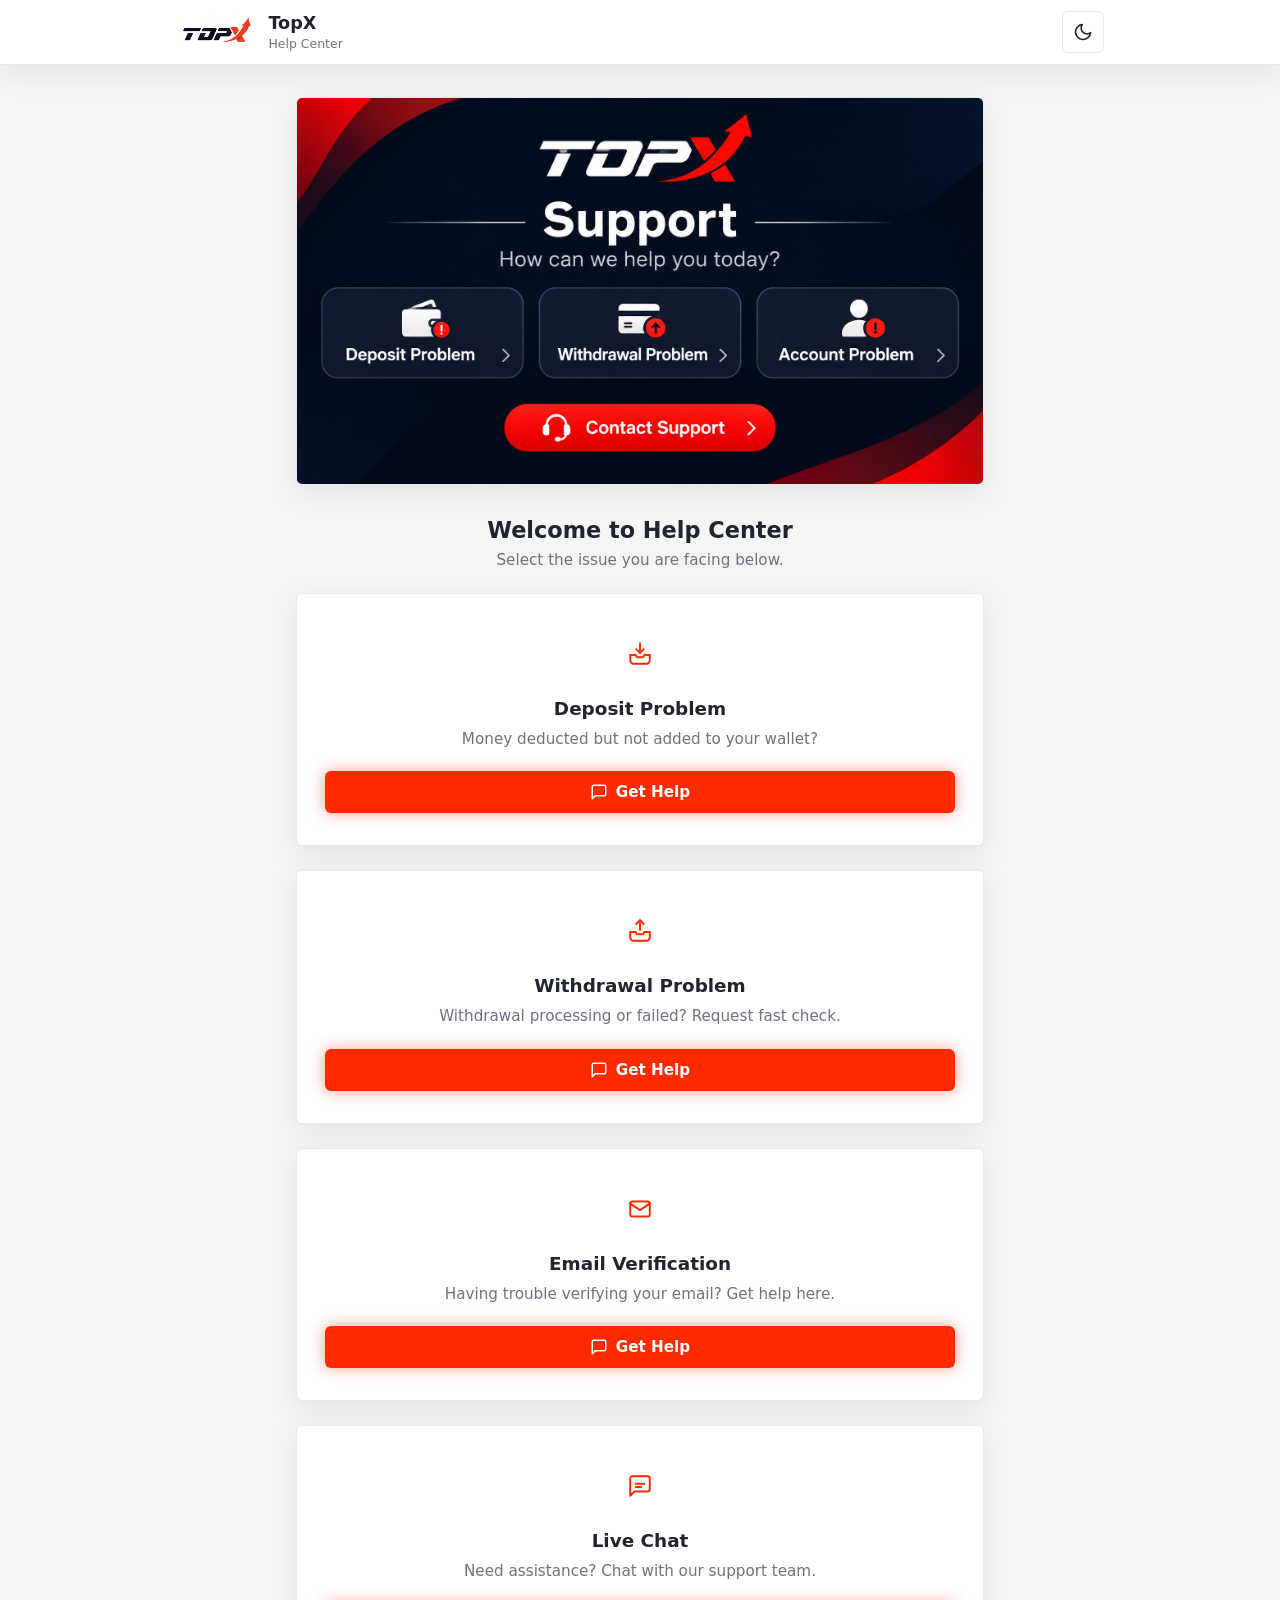
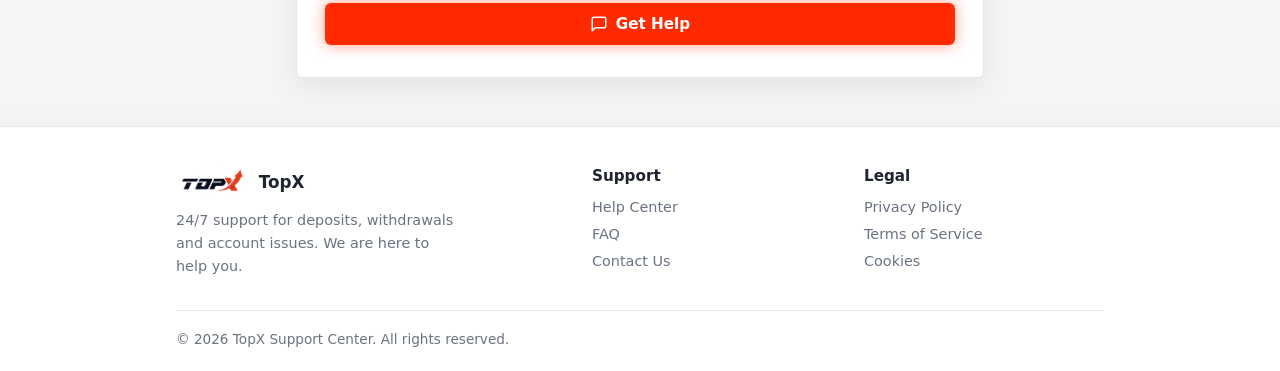
==== index.html @ 976fa47d "Add cookie policy page" ====
<!DOCTYPE html>
<html lang="en">
<head>
  <meta charset="UTF-8" />
  <meta name="viewport" content="width=device-width, initial-scale=1.0" />
  <title>TopX - Help Center</title>
  <style>
    /* ============================================================
       Design system: simple-ui (light + dark theme tokens)
       Components used: Navbar, Card + Button, Badge, Footer
       ============================================================ */
    :root {
      --bg: #f4f5f7;
      --card: #ffffff;
      --text: #1f2430;
      --muted: #6b7280;
      --border: #e5e7eb;
      --shadow: 0 8px 30px rgba(0, 0, 0, 0.08);
      --accent: #4f6bed;
      --accent-soft: rgba(79, 107, 237, 0.1);
    }

    [data-theme="dark"] {
      --bg: #0c111e;
      --card: #1c1f28;
      --text: #eceef3;
      --muted: #9aa1b2;
      --border: #2a2e3a;
      --shadow: 0 8px 30px rgba(0, 0, 0, 0.4);
      --accent: #7b92ff;
      --accent-soft: rgba(123, 146, 255, 0.12);
    }

    * { box-sizing: border-box; margin: 0; padding: 0; }

    body {
      min-height: 100vh;
      display: flex;
      flex-direction: column;
      background: var(--bg);
      color: var(--text);
      font-family: system-ui, -apple-system, "Segoe UI", Roboto, sans-serif;
      transition: background 0.3s, color 0.3s;
    }

    /* ---------- Navbar (simple-ui) ---------- */
    .navbar {
      position: sticky;
      top: 0;
      z-index: 10;
      background: var(--card);
      border-bottom: 1px solid var(--border);
      box-shadow: var(--shadow);
      transition: background 0.3s, border-color 0.3s;
    }

    .nav-inner {
      max-width: 960px;
      margin: 0 auto;
      height: 64px;
      padding: 0 16px;
      display: flex;
      align-items: center;
      justify-content: space-between;
      gap: 16px;
    }

    .logo {
      display: flex;
      align-items: center;
      gap: 10px;
      text-decoration: none;
      color: var(--text);
    }
    .logo img { height: 34px; width: auto; display: block; }
    .logo .brand-name { font-weight: 700; font-size: 1.1rem; }
    .logo .brand-sub { font-size: 0.78rem; color: var(--muted); font-weight: 500; }

    .nav-actions { display: flex; align-items: center; gap: 8px; }

    .icon-btn {
      width: 42px;
      height: 42px;
      border-radius: 6px;
      border: 1px solid var(--border);
      background: var(--card);
      color: var(--text);
      display: flex;
      align-items: center;
      justify-content: center;
      cursor: pointer;
      transition: transform 0.2s, background 0.3s;
    }
    .icon-btn:hover { transform: scale(1.08); }
    .icon-btn svg { width: 20px; height: 20px; }

    .theme-toggle .icon-sun { display: none; }
    [data-theme="dark"] .theme-toggle .icon-sun { display: block; }
    [data-theme="dark"] .theme-toggle .icon-moon { display: none; }

    /* ---------- Page layout ---------- */
    .page {
      width: 100%;
      max-width: 720px;
      margin: 0 auto;
      padding: 32px 16px 48px;
      flex: 1;
    }

    /* Banner inside a simple-ui card shell */
    .banner {
      background: var(--card);
      border: 1px solid var(--border);
      border-radius: 6px;
      box-shadow: var(--shadow);
      overflow: hidden;
      transition: background 0.3s, border-color 0.3s;
    }
    .banner img { width: 100%; height: auto; display: block; }

    /* ---------- Section title ---------- */
    .section-title { text-align: center; margin: 32px 0 24px; }
    .section-title h2 { font-size: 1.4rem; font-weight: 700; margin-bottom: 8px; }
    .section-title p { color: var(--muted); font-size: 0.95rem; }

    /* ---------- Cards (simple-ui card pattern) ---------- */
    .cards {
      display: flex;
      flex-direction: column;
      gap: 24px;
    }

    .card {
      width: 100%;
      background: var(--card);
      border: 1px solid var(--border);
      border-radius: 6px;
      box-shadow: var(--shadow);
      padding: 32px 28px;
      text-align: center;
      transition: background 0.3s, border-color 0.3s, transform 0.2s;
    }
    .card:hover { transform: translateY(-2px); }

    .badge {
      display: inline-block;
      padding: 6px 12px;
      border-radius: 6px;
      font-size: 0.8rem;
      font-weight: 600;
      margin-bottom: 16px;
    }
    .badge-primary { background: var(--accent); color: #fff; }
    .badge-outline { background: transparent; border: 1px solid var(--accent); color: var(--accent); }

    .icon-box {
      width: 56px;
      height: 56px;
      border-radius: 6px;
      background: transparent;
      color: #ff2a00;
      display: flex;
      align-items: center;
      justify-content: center;
      margin: 0 auto 16px;
      transition: background 0.3s, color 0.3s;
    }
    .icon-box svg { width: 26px; height: 26px; }

    .card h3 { font-size: 1.15rem; font-weight: 700; margin-bottom: 8px; }
    .card p { color: var(--muted); font-size: 0.95rem; line-height: 1.6; margin-bottom: 20px; }

    /* ---------- Buttons (simple-ui btn pattern) ---------- */
    .btn {
      width: 100%;
      padding: 12px 16px;
      font-size: 0.95rem;
      font-weight: 600;
      font-family: inherit;
      border: none;
      border-radius: 6px;
      cursor: pointer;
      display: inline-flex;
      align-items: center;
      justify-content: center;
      gap: 8px;
      text-decoration: none;
      transition: transform 0.15s, opacity 0.2s, color 0.2s, border-color 0.2s;
    }
    .btn:hover { opacity: 0.9; transform: translateY(-2px); }
    .btn:active { transform: translateY(0); }
    .btn svg { width: 18px; height: 18px; }

    .btn-primary {
      background: #ff2a00;
      color: #fff;
      box-shadow: 0 0 15px rgba(255, 42, 0, 0.45);
    }
    .btn-secondary {
      background: #1a1a20;
      color: #e4e4e9;
      border: 1px solid #32323d;
    }
    .btn-secondary:hover { opacity: 1; background: #23232b; }

    /* ---------- Footer (simple-ui footer pattern) ---------- */
    .footer {
      background: var(--card);
      border-top: 1px solid var(--border);
      box-shadow: var(--shadow);
      transition: background 0.3s, border-color 0.3s;
    }

    .footer-inner {
      max-width: 960px;
      margin: 0 auto;
      padding: 40px 16px 24px;
    }

    .footer-top {
      display: grid;
      grid-template-columns: 1.6fr 1fr 1fr;
      gap: 32px;
    }

    .f-logo { display: flex; align-items: center; gap: 10px; }
    .f-logo img { height: 30px; width: auto; display: block; }
    img.logo-dark { display: none; }
    [data-theme="dark"] img.logo-light { display: none; }
    [data-theme="dark"] img.logo-dark { display: block; }
    .f-logo span { font-weight: 700; font-size: 1.05rem; }

    .about { color: var(--muted); font-size: 0.9rem; line-height: 1.6; margin-top: 12px; max-width: 280px; }

    .col h4 { font-size: 0.95rem; margin-bottom: 12px; }
    .col ul { list-style: none; display: flex; flex-direction: column; gap: 8px; }
    .col a {
      color: var(--muted);
      text-decoration: none;
      font-size: 0.9rem;
      transition: color 0.2s;
    }
    .col a:hover { color: var(--accent); }

    .footer-bottom {
      margin-top: 32px;
      padding-top: 20px;
      border-top: 1px solid var(--border);
      display: flex;
      align-items: center;
      justify-content: space-between;
      gap: 16px;
      flex-wrap: wrap;
    }
    .copy { color: var(--muted); font-size: 0.85rem; }

    /* ---------- Mobile ---------- */
    @media (max-width: 680px) {
      .footer-top { grid-template-columns: 1fr 1fr; }
      .brand { grid-column: 1 / -1; }
      .footer-bottom { flex-direction: column; align-items: flex-start; }
      .logo .brand-sub { display: none; }
    }
  </style>
</head>
<body>

  <!-- NAVBAR -->
  <header class="navbar">
    <div class="nav-inner">
      <a href="#" class="logo">
        <img class="logo-light" src="logo/logo.png" alt="TopX Logo">
            <img class="logo-dark" src="logo/logo-dark.png" alt="TopX Logo">
        <span>
          <span class="brand-name">TopX</span><br>
          <span class="brand-sub">Help Center</span>
        </span>
      </a>

      <div class="nav-actions">
        <button class="icon-btn theme-toggle" id="themeToggle" aria-label="Toggle theme">
          <svg class="icon-moon" viewBox="0 0 24 24" fill="none" stroke="currentColor" stroke-width="2" stroke-linecap="round" stroke-linejoin="round" aria-hidden="true">
            <path d="M21 12.8A9 9 0 1 1 11.2 3a7 7 0 0 0 9.8 9.8z"/>
          </svg>
          <svg class="icon-sun" viewBox="0 0 24 24" fill="none" stroke="currentColor" stroke-width="2" stroke-linecap="round" stroke-linejoin="round" aria-hidden="true">
            <circle cx="12" cy="12" r="4"/>
            <path d="M12 2v2M12 20v2M4.93 4.93l1.41 1.41M17.66 17.66l1.41 1.41M2 12h2M20 12h2M4.93 19.07l1.41-1.41M17.66 6.34l1.41-1.41"/>
          </svg>
        </button>
      </div>
    </div>
  </header>

  <main class="page">

    <!-- BANNER -->
    <div class="banner">
      <img src="banner/banner.png" alt="Support Banner">
    </div>

    <!-- TITLE -->
    <div class="section-title">
      <h2>Welcome to Help Center</h2>
      <p>Select the issue you are facing below.</p>
    </div>

    <!-- CARDS -->
    <div class="cards">

      <!-- Card 1: Deposit -->
      <div class="card">
        <div class="icon-box">
          <svg viewBox="0 0 24 24" fill="none" stroke="currentColor" stroke-width="1.8" stroke-linecap="round" stroke-linejoin="round" aria-hidden="true">
            <path d="M12 2v9"/>
            <path d="M8.5 7.5 12 11l3.5-3.5"/>
            <path d="M3 13v5a3 3 0 0 0 3 3h12a3 3 0 0 0 3-3v-5"/>
            <path d="M3 13h5l1.2 2h5.6L16 13h5"/>
          </svg>
        </div>
        <h3>Deposit Problem</h3>
        <p>Money deducted but not added to your wallet?</p>
        <a href="#" class="btn btn-primary">
          <svg viewBox="0 0 24 24" fill="none" stroke="currentColor" stroke-width="2" stroke-linecap="round" stroke-linejoin="round" aria-hidden="true">
            <path d="M21 15a2 2 0 0 1-2 2H7l-4 4V5a2 2 0 0 1 2-2h14a2 2 0 0 1 2 2z"/>
          </svg>
          Get Help
        </a>
      </div>

      <!-- Card 2: Withdrawal -->
      <div class="card">
        <div class="icon-box">
          <svg viewBox="0 0 24 24" fill="none" stroke="currentColor" stroke-width="1.8" stroke-linecap="round" stroke-linejoin="round" aria-hidden="true">
            <path d="M12 11V2"/>
            <path d="M8.5 5.5 12 2l3.5 3.5"/>
            <path d="M3 13v5a3 3 0 0 0 3 3h12a3 3 0 0 0 3-3v-5"/>
            <path d="M3 13h5l1.2 2h5.6L16 13h5"/>
          </svg>
        </div>
        <h3>Withdrawal Problem</h3>
        <p>Withdrawal processing or failed? Request fast check.</p>
        <a href="#" class="btn btn-primary">
          <svg viewBox="0 0 24 24" fill="none" stroke="currentColor" stroke-width="2" stroke-linecap="round" stroke-linejoin="round" aria-hidden="true">
            <path d="M21 15a2 2 0 0 1-2 2H7l-4 4V5a2 2 0 0 1 2-2h14a2 2 0 0 1 2 2z"/>
          </svg>
          Get Help
        </a>
      </div>

      <!-- Card 3: Email Verification -->
      <div class="card">
        <div class="icon-box">
          <svg viewBox="0 0 24 24" fill="none" stroke="currentColor" stroke-width="1.8" stroke-linecap="round" stroke-linejoin="round" aria-hidden="true">
            <rect x="3" y="5" width="18" height="14" rx="2"/>
            <path d="m3 7 9 6 9-6"/>
          </svg>
        </div>
        <h3>Email Verification</h3>
        <p>Having trouble verifying your email? Get help here.</p>
        <a href="#" class="btn btn-primary">
          <svg viewBox="0 0 24 24" fill="none" stroke="currentColor" stroke-width="2" stroke-linecap="round" stroke-linejoin="round" aria-hidden="true">
            <path d="M21 15a2 2 0 0 1-2 2H7l-4 4V5a2 2 0 0 1 2-2h14a2 2 0 0 1 2 2z"/>
          </svg>
          Get Help
        </a>
      </div>

      <!-- Card 4: Live Chat -->
      <div class="card">
        <div class="icon-box">
          <svg viewBox="0 0 24 24" fill="none" stroke="currentColor" stroke-width="1.8" stroke-linecap="round" stroke-linejoin="round" aria-hidden="true">
            <path d="M21 15a2 2 0 0 1-2 2H7l-4 4V5a2 2 0 0 1 2-2h14a2 2 0 0 1 2 2z"/>
            <path d="M8 10h8M8 13h5"/>
          </svg>
        </div>
        <h3>Live Chat</h3>
        <p>Need assistance? Chat with our support team.</p>
        <a href="#" class="btn btn-primary">
          <svg viewBox="0 0 24 24" fill="none" stroke="currentColor" stroke-width="2" stroke-linecap="round" stroke-linejoin="round" aria-hidden="true">
            <path d="M21 15a2 2 0 0 1-2 2H7l-4 4V5a2 2 0 0 1 2-2h14a2 2 0 0 1 2 2z"/>
          </svg>
          Get Help
        </a>
      </div>

    </div>
  </main>

  <!-- FOOTER -->
  <footer class="footer">
    <div class="footer-inner">
      <div class="footer-top">
        <div class="brand">
          <div class="f-logo">
            <img class="logo-light" src="logo/logo.png" alt="TopX Logo">
            <img class="logo-dark" src="logo/logo-dark.png" alt="TopX Logo">
            <span>TopX</span>
          </div>
          <p class="about">24/7 support for deposits, withdrawals and account issues. We are here to help you.</p>
        </div>

        <div class="col">
          <h4>Support</h4>
          <ul>
            <li><a href="#">Help Center</a></li>
            <li><a href="faq.html">FAQ</a></li>
            <li><a href="#">Contact Us</a></li>
          </ul>
        </div>

        <div class="col">
          <h4>Legal</h4>
          <ul>
            <li><a href="privacy-policy.html">Privacy Policy</a></li>
            <li><a href="terms-of-service.html">Terms of Service</a></li>
            <li><a href="cookies.html">Cookies</a></li>
          </ul>
        </div>
      </div>

      <div class="footer-bottom">
        <p class="copy">© <span id="year"></span> TopX Support Center. All rights reserved.</p>


      </div>
    </div>
  </footer>

  <script>
    // Theme toggle (simple-ui pattern: localStorage + prefers-color-scheme)
    const root = document.documentElement;
    const toggle = document.getElementById("themeToggle");

    function setTheme(theme) {
      root.setAttribute("data-theme", theme);
      try { localStorage.setItem("theme", theme); } catch (e) {}
    }

    let saved = null;
    try { saved = localStorage.getItem("theme"); } catch (e) {}
    setTheme(saved || (window.matchMedia("(prefers-color-scheme: dark)").matches ? "dark" : "light"));

    toggle.addEventListener("click", () => {
      setTheme(root.getAttribute("data-theme") === "dark" ? "light" : "dark");
    });

    document.getElementById("year").textContent = new Date().getFullYear();
  </script>
</body>
</html>
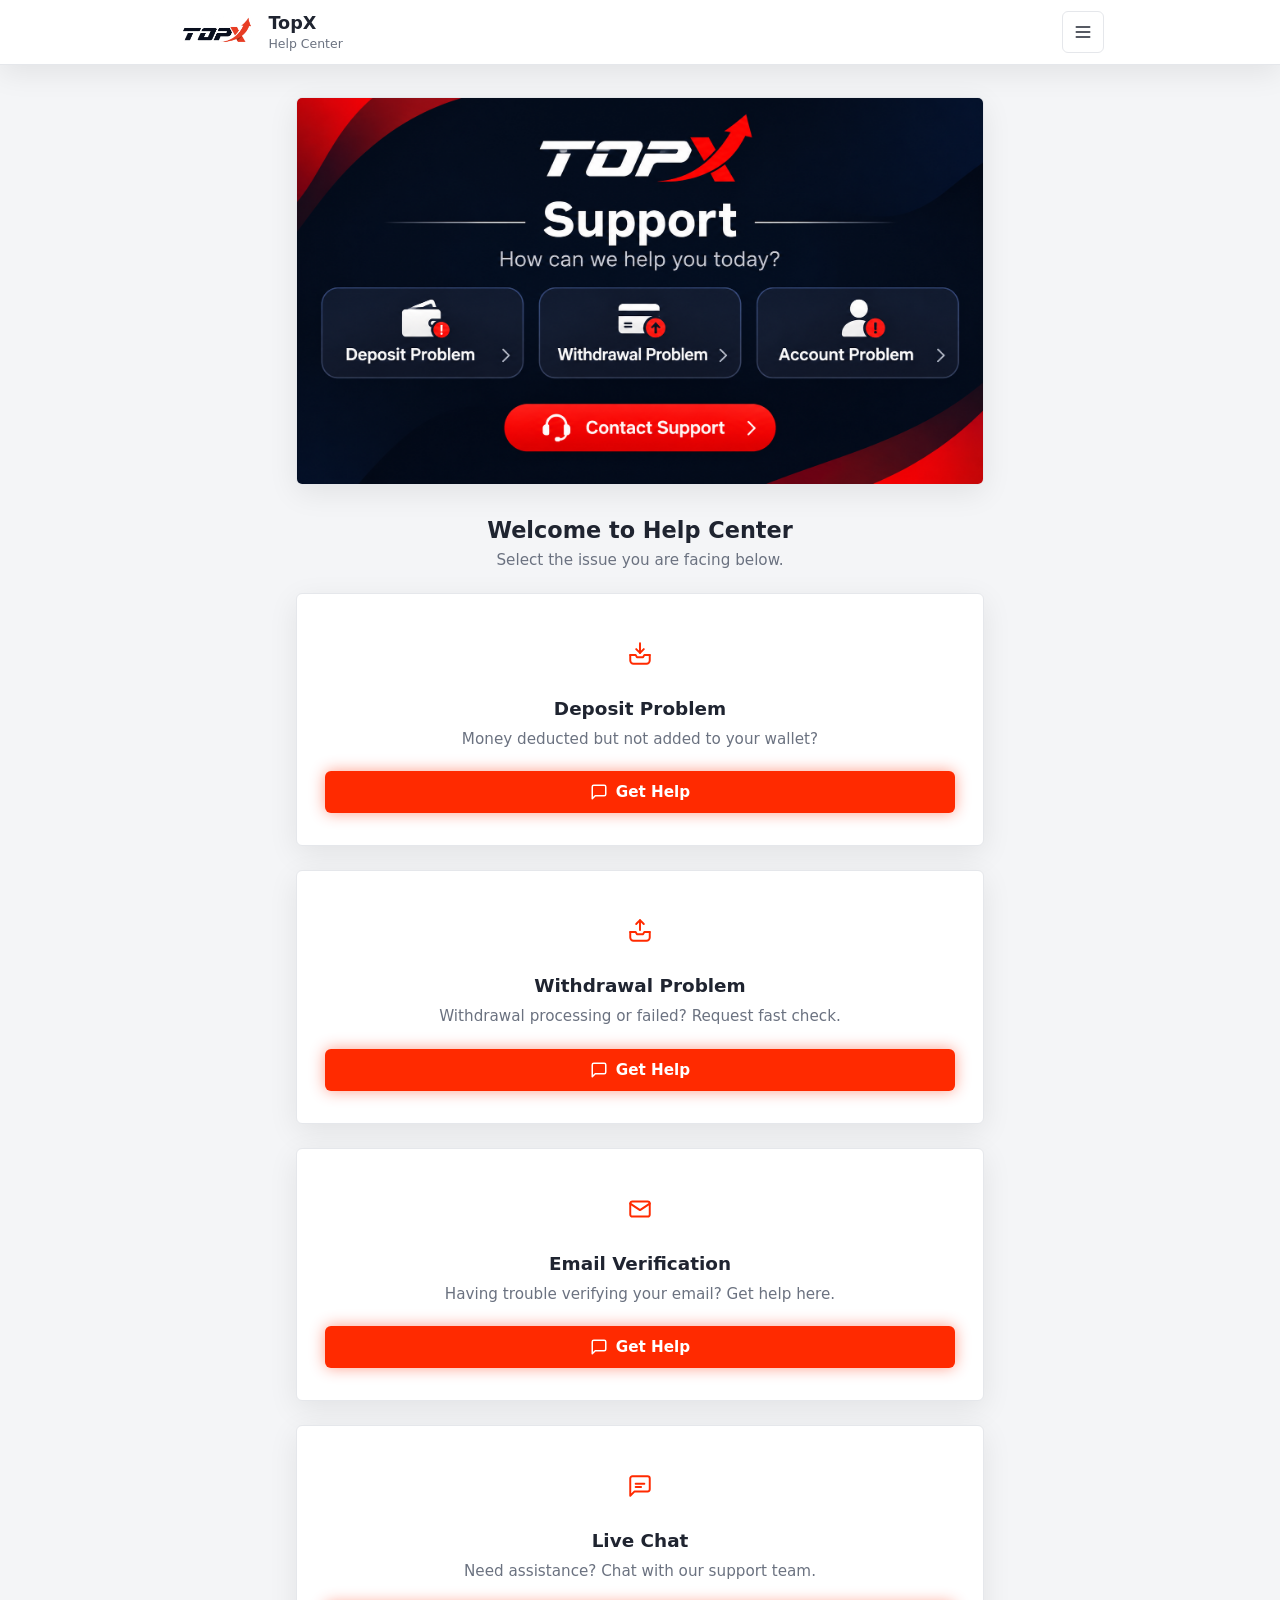
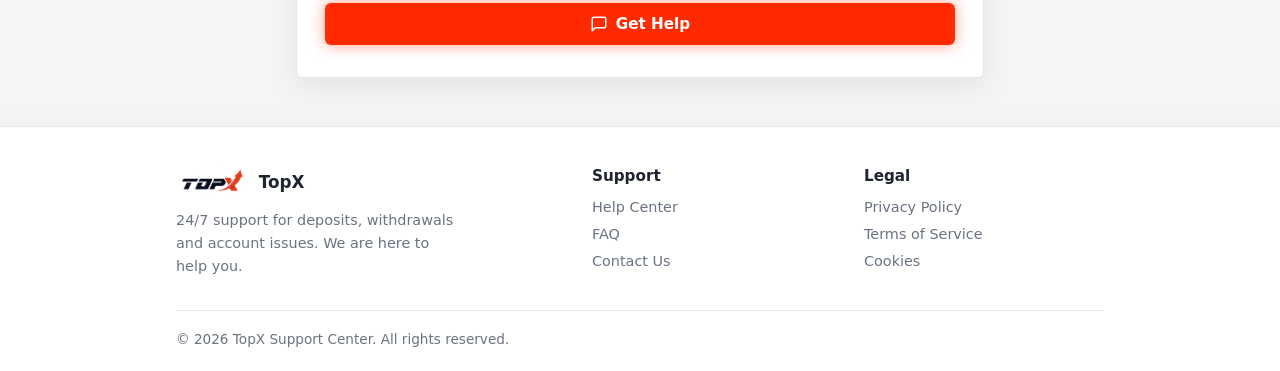
==== commit 9341fbe7: "Add left navigation drawer and move theme toggle" ====
--- a/index.html
+++ b/index.html
@@ -16,8 +16,8 @@
       --muted: #6b7280;
       --border: #e5e7eb;
       --shadow: 0 8px 30px rgba(0, 0, 0, 0.08);
-      --accent: #4f6bed;
-      --accent-soft: rgba(79, 107, 237, 0.1);
+      --accent: #ff2a00;
+      --accent-soft: rgba(255, 42, 0, 0.1);
     }
 
     [data-theme="dark"] {
@@ -27,8 +27,8 @@
       --muted: #9aa1b2;
       --border: #2a2e3a;
       --shadow: 0 8px 30px rgba(0, 0, 0, 0.4);
-      --accent: #7b92ff;
-      --accent-soft: rgba(123, 146, 255, 0.12);
+      --accent: #ff2a00;
+      --accent-soft: rgba(255, 42, 0, 0.12);
     }
 
     * { box-sizing: border-box; margin: 0; padding: 0; }
@@ -254,6 +254,22 @@
     }
     .copy { color: var(--muted); font-size: 0.85rem; }
 
+    /* Left-side navigation */
+    .menu-dialog { position: fixed; inset: 0 auto 0 0; margin: 0; width: min(320px, 85vw); max-width: none; height: 100dvh; max-height: none; padding: 24px; border: 0; border-right: 1px solid var(--border); background: var(--card); color: var(--text); box-shadow: var(--shadow); overflow-y: auto; }
+    .menu-dialog::backdrop { background: rgba(0, 0, 0, 0.6); }
+    .menu-header { display: flex; justify-content: space-between; align-items: center; margin-bottom: 28px; }
+    .menu-header h2 { font-size: 1.2rem; }
+    .menu-links { display: flex; flex-direction: column; gap: 4px; }
+    .menu-links a { color: var(--text); text-decoration: none; padding: 12px; border-radius: 6px; }
+    .menu-links a:hover, .menu-links a:focus-visible { background: var(--bg); color: var(--accent); }
+    .menu-theme { display: flex; align-items: center; justify-content: space-between; margin-top: 24px; padding-top: 20px; border-top: 1px solid var(--border); }
+
+    /* Contact popup */
+    .contact-dialog { margin: auto; width: min(90%, 380px); padding: 28px; border: 1px solid var(--border); border-radius: 6px; background: var(--card); color: var(--text); box-shadow: var(--shadow); text-align: center; }
+    .contact-dialog::backdrop { background: rgba(0, 0, 0, 0.6); }
+    .contact-dialog h2 { font-size: 1.3rem; margin-bottom: 12px; }
+    .contact-dialog p { color: var(--muted); margin-bottom: 20px; }
+
     /* ---------- Mobile ---------- */
     @media (max-width: 680px) {
       .footer-top { grid-template-columns: 1fr 1fr; }
@@ -278,14 +294,8 @@
       </a>
 
       <div class="nav-actions">
-        <button class="icon-btn theme-toggle" id="themeToggle" aria-label="Toggle theme">
-          <svg class="icon-moon" viewBox="0 0 24 24" fill="none" stroke="currentColor" stroke-width="2" stroke-linecap="round" stroke-linejoin="round" aria-hidden="true">
-            <path d="M21 12.8A9 9 0 1 1 11.2 3a7 7 0 0 0 9.8 9.8z"/>
-          </svg>
-          <svg class="icon-sun" viewBox="0 0 24 24" fill="none" stroke="currentColor" stroke-width="2" stroke-linecap="round" stroke-linejoin="round" aria-hidden="true">
-            <circle cx="12" cy="12" r="4"/>
-            <path d="M12 2v2M12 20v2M4.93 4.93l1.41 1.41M17.66 17.66l1.41 1.41M2 12h2M20 12h2M4.93 19.07l1.41-1.41M17.66 6.34l1.41-1.41"/>
-          </svg>
+        <button class="icon-btn" id="menuOpen" type="button" aria-label="Open menu" aria-haspopup="dialog" aria-controls="menuDialog">
+          <svg viewBox="0 0 24 24" fill="none" stroke="currentColor" stroke-width="2" stroke-linecap="round" aria-hidden="true"><path d="M4 6h16M4 12h16M4 18h16"/></svg>
         </button>
       </div>
     </div>
@@ -404,7 +414,7 @@
           <ul>
             <li><a href="#">Help Center</a></li>
             <li><a href="faq.html">FAQ</a></li>
-            <li><a href="#">Contact Us</a></li>
+            <li><a href="#contact-dialog" id="contactLink" aria-haspopup="dialog">Contact Us</a></li>
           </ul>
         </div>
 
@@ -426,7 +436,50 @@
     </div>
   </footer>
 
+  <dialog id="menuDialog" class="menu-dialog" aria-labelledby="menuTitle">
+    <div class="menu-header"><h2 id="menuTitle">Menu</h2><form method="dialog"><button type="submit" class="icon-btn" aria-label="Close menu">✕</button></form></div>
+    <nav class="menu-links" aria-label="Main menu">
+      <a href="index.html">Home</a>
+      <a href="faq.html">FAQ</a>
+      <a href="privacy-policy.html">Privacy Policy</a>
+      <a href="terms-of-service.html">Terms of Service</a>
+      <a href="cookies.html">Cookies</a>
+    </nav>
+    <div class="menu-theme"><span>Light / Dark Mode</span>
+        <button class="icon-btn theme-toggle" id="themeToggle" aria-label="Toggle theme">
+          <svg class="icon-moon" viewBox="0 0 24 24" fill="none" stroke="currentColor" stroke-width="2" stroke-linecap="round" stroke-linejoin="round" aria-hidden="true">
+            <path d="M21 12.8A9 9 0 1 1 11.2 3a7 7 0 0 0 9.8 9.8z"/>
+          </svg>
+          <svg class="icon-sun" viewBox="0 0 24 24" fill="none" stroke="currentColor" stroke-width="2" stroke-linecap="round" stroke-linejoin="round" aria-hidden="true">
+            <circle cx="12" cy="12" r="4"/>
+            <path d="M12 2v2M12 20v2M4.93 4.93l1.41 1.41M17.66 17.66l1.41 1.41M2 12h2M20 12h2M4.93 19.07l1.41-1.41M17.66 6.34l1.41-1.41"/>
+          </svg>
+        </button>
+    </div>
+  </dialog>
+
+  <dialog id="contact-dialog" class="contact-dialog" aria-labelledby="contact-title" aria-describedby="contact-description">
+    <h2 id="contact-title">Coming Soon</h2>
+    <p id="contact-description">Contact Us will be available soon.</p>
+    <form method="dialog"><button class="btn btn-primary" type="submit">Close</button></form>
+  </dialog>
+
   <script>
+    const menuOpen = document.getElementById("menuOpen");
+    const menuDialog = document.getElementById("menuDialog");
+    menuOpen.addEventListener("click", () => menuDialog.showModal());
+    menuDialog.addEventListener("close", () => menuOpen.focus());
+    menuDialog.addEventListener("click", (event) => {
+      if (event.target === menuDialog) {
+        const rect = menuDialog.getBoundingClientRect();
+        if (event.clientX < rect.left || event.clientX > rect.right || event.clientY < rect.top || event.clientY > rect.bottom) menuDialog.close();
+      }
+    });
+    const contactLink = document.getElementById("contactLink");
+    const contactDialog = document.getElementById("contact-dialog");
+    contactLink.addEventListener("click", (event) => { event.preventDefault(); contactDialog.showModal(); });
+    contactDialog.addEventListener("close", () => contactLink.focus());
+
     // Theme toggle (simple-ui pattern: localStorage + prefers-color-scheme)
     const root = document.documentElement;
     const toggle = document.getElementById("themeToggle");
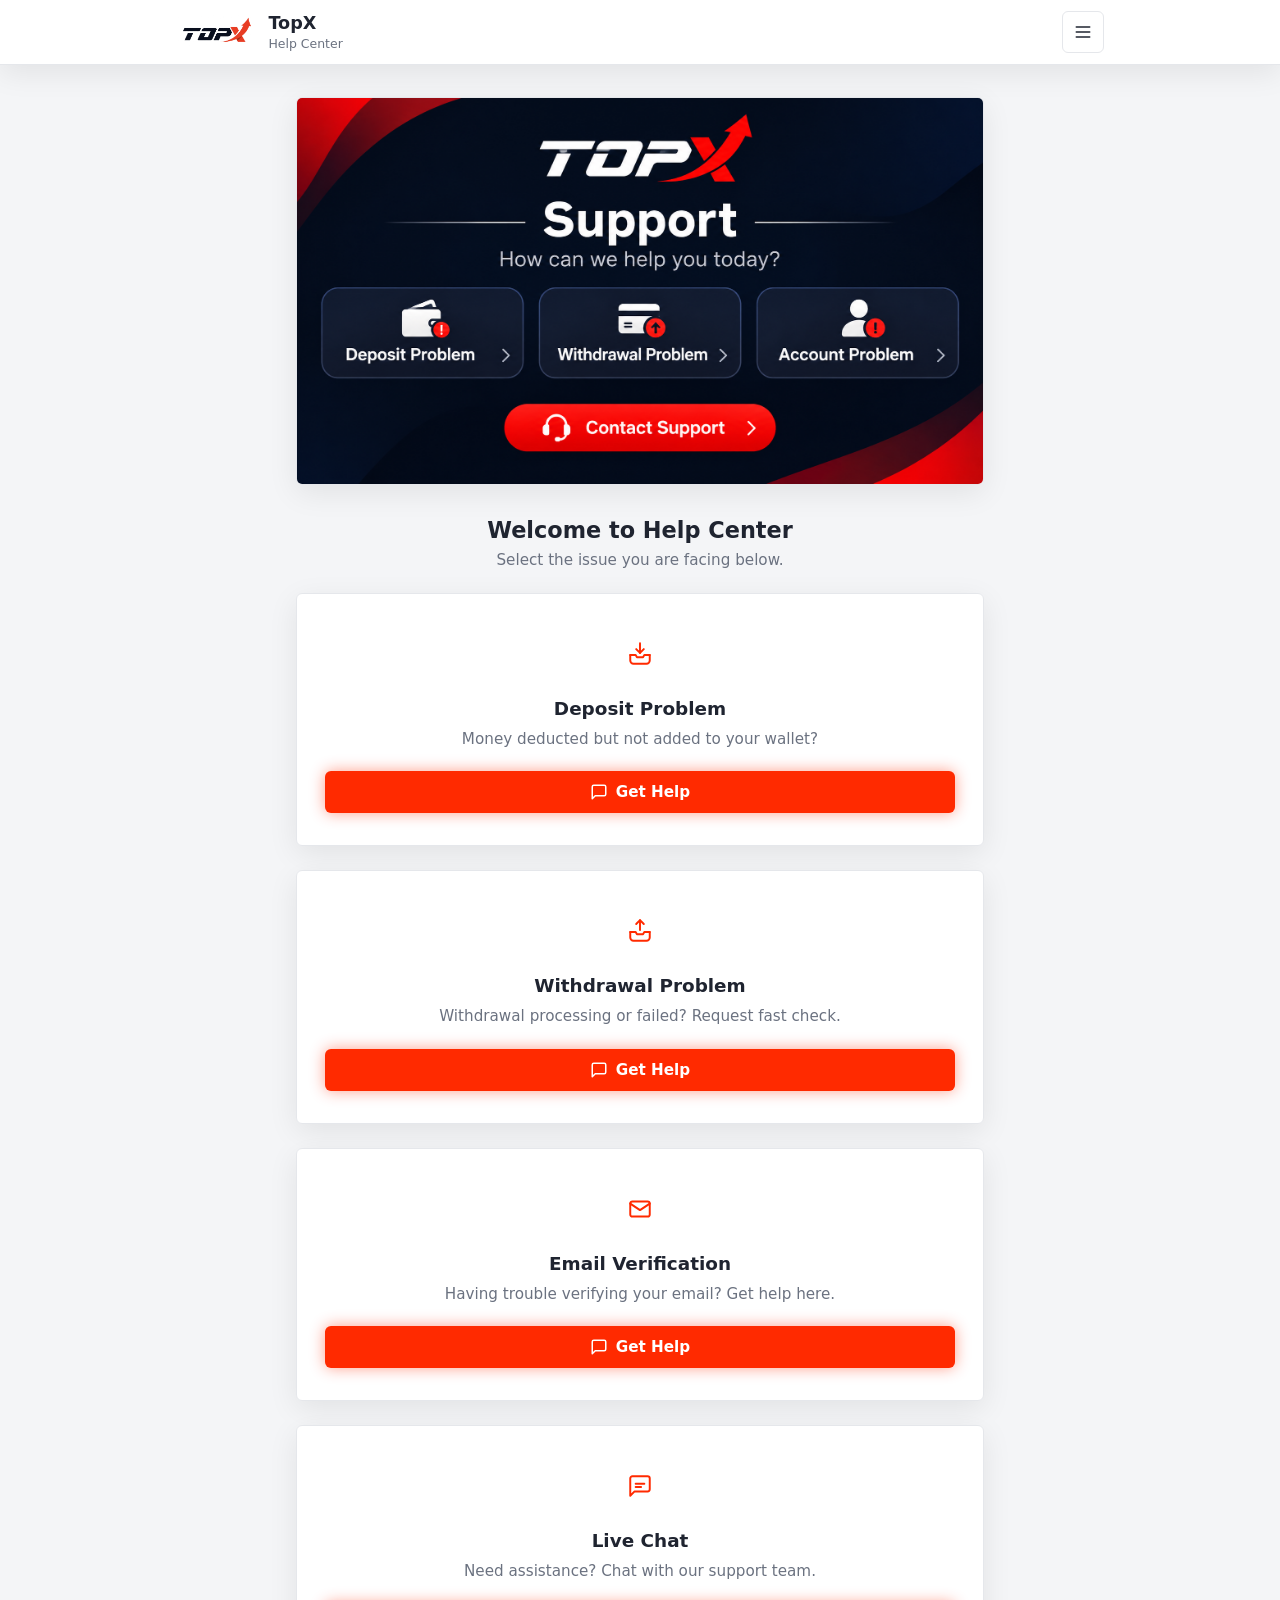
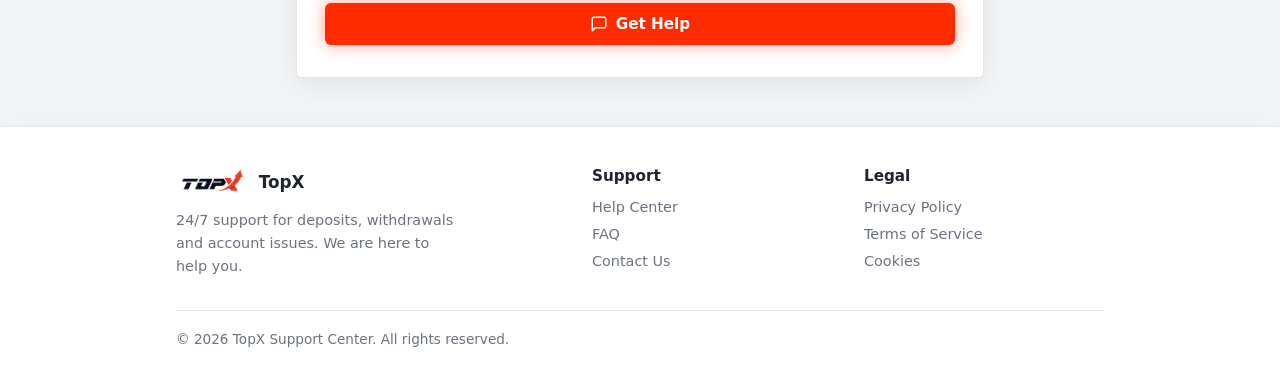
==== commit a290975a: "Add subtle page and menu entrance animations" ====
--- a/index.html
+++ b/index.html
@@ -277,7 +277,18 @@
       .footer-bottom { flex-direction: column; align-items: flex-start; }
       .logo .brand-sub { display: none; }
     }
-  </style>
+  
+    /* Subtle page entrance; respect reduced-motion preferences. */
+    @keyframes pageEnter { from { opacity: 0; transform: translateY(10px); } to { opacity: 1; transform: translateY(0); } }
+    @media (prefers-reduced-motion: no-preference) { main { animation: pageEnter 320ms ease-out both; } }
+
+    @keyframes menuEnter { from { opacity: 0; transform: translateX(-24px); } to { opacity: 1; transform: translateX(0); } }
+    @keyframes backdropEnter { from { opacity: 0; } to { opacity: 1; } }
+    @media (prefers-reduced-motion: no-preference) {
+      .menu-dialog[open] { animation: menuEnter 250ms ease-out both; }
+      .menu-dialog[open]::backdrop { animation: backdropEnter 250ms ease-out both; }
+    }
+</style>
 </head>
 <body>
 
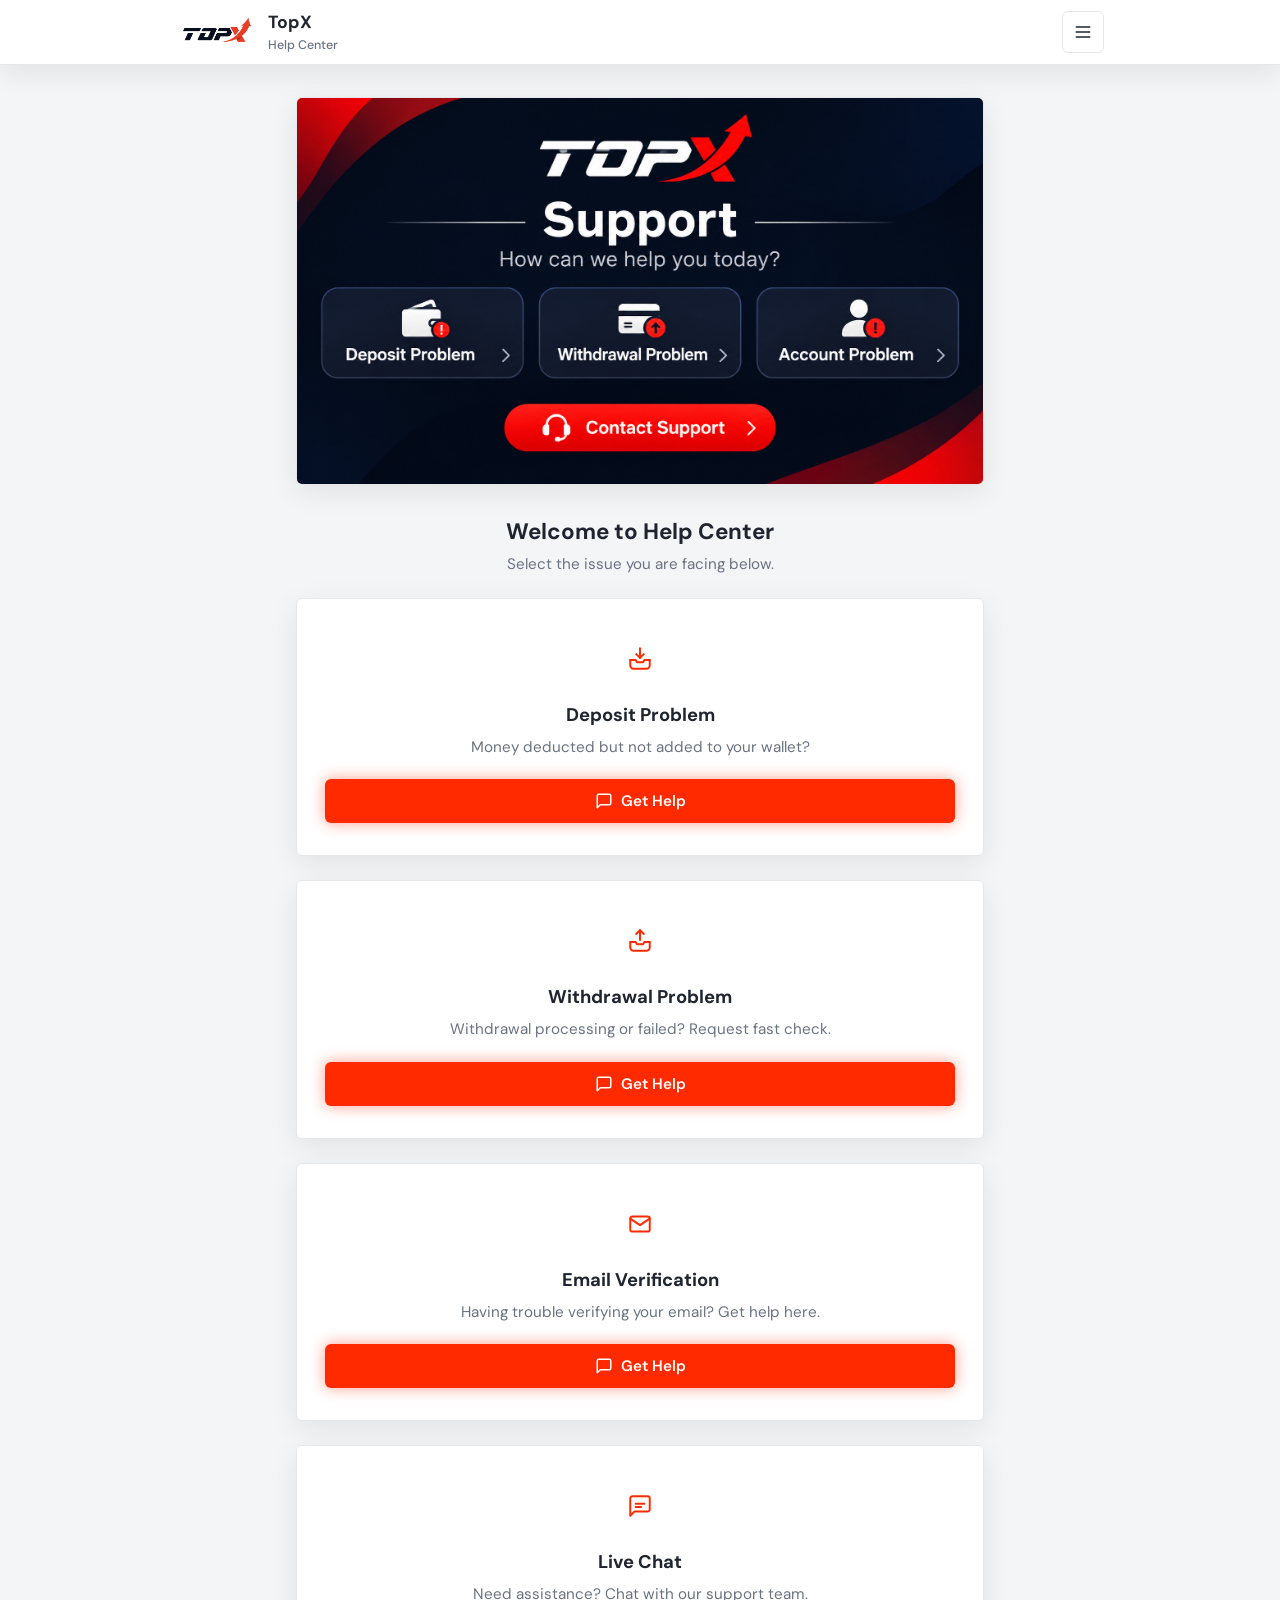
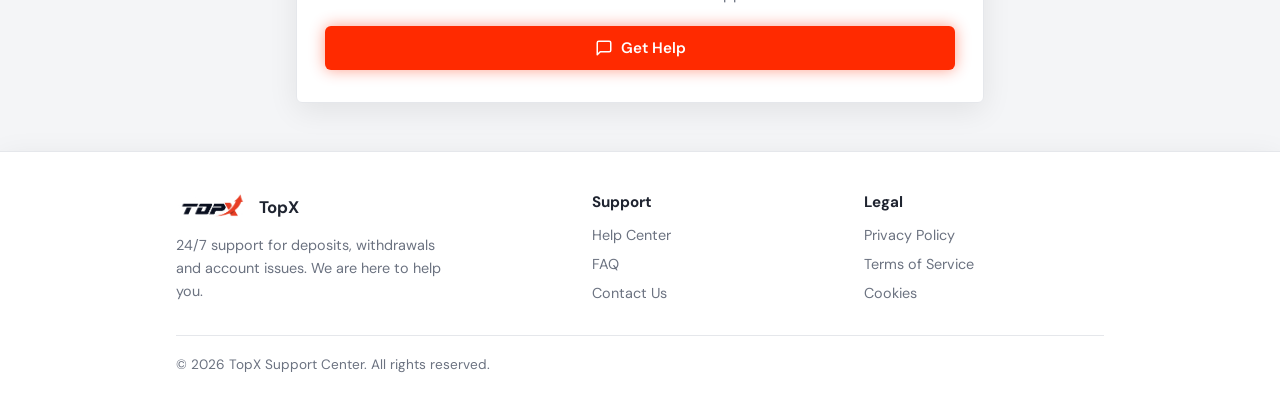
==== commit afec09a4: "Apply DM Sans across website" ====
--- a/index.html
+++ b/index.html
@@ -289,6 +289,7 @@
       .menu-dialog[open]::backdrop { animation: backdropEnter 250ms ease-out both; }
     }
 </style>
+<link rel="stylesheet" href="fonts/fonts.css">
 </head>
 <body>
 
@@ -340,7 +341,7 @@
         </div>
         <h3>Deposit Problem</h3>
         <p>Money deducted but not added to your wallet?</p>
-        <a href="#" class="btn btn-primary">
+        <a href="deposite-complain-page.html" class="btn btn-primary">
           <svg viewBox="0 0 24 24" fill="none" stroke="currentColor" stroke-width="2" stroke-linecap="round" stroke-linejoin="round" aria-hidden="true">
             <path d="M21 15a2 2 0 0 1-2 2H7l-4 4V5a2 2 0 0 1 2-2h14a2 2 0 0 1 2 2z"/>
           </svg>
@@ -360,7 +361,7 @@
         </div>
         <h3>Withdrawal Problem</h3>
         <p>Withdrawal processing or failed? Request fast check.</p>
-        <a href="#" class="btn btn-primary">
+        <a href="withdrawal-complain-page.html" class="btn btn-primary">
           <svg viewBox="0 0 24 24" fill="none" stroke="currentColor" stroke-width="2" stroke-linecap="round" stroke-linejoin="round" aria-hidden="true">
             <path d="M21 15a2 2 0 0 1-2 2H7l-4 4V5a2 2 0 0 1 2-2h14a2 2 0 0 1 2 2z"/>
           </svg>
@@ -378,7 +379,7 @@
         </div>
         <h3>Email Verification</h3>
         <p>Having trouble verifying your email? Get help here.</p>
-        <a href="#" class="btn btn-primary">
+        <a href="email-verification-complain-page.html" class="btn btn-primary">
           <svg viewBox="0 0 24 24" fill="none" stroke="currentColor" stroke-width="2" stroke-linecap="round" stroke-linejoin="round" aria-hidden="true">
             <path d="M21 15a2 2 0 0 1-2 2H7l-4 4V5a2 2 0 0 1 2-2h14a2 2 0 0 1 2 2z"/>
           </svg>
@@ -396,7 +397,7 @@
         </div>
         <h3>Live Chat</h3>
         <p>Need assistance? Chat with our support team.</p>
-        <a href="#" class="btn btn-primary">
+        <a href="live-chat-complain-page.html" class="btn btn-primary">
           <svg viewBox="0 0 24 24" fill="none" stroke="currentColor" stroke-width="2" stroke-linecap="round" stroke-linejoin="round" aria-hidden="true">
             <path d="M21 15a2 2 0 0 1-2 2H7l-4 4V5a2 2 0 0 1 2-2h14a2 2 0 0 1 2 2z"/>
           </svg>
--- a/fonts/fonts.css
+++ b/fonts/fonts.css
@@ -0,0 +1,18 @@
+@font-face {
+  font-family: 'DM Sans';
+  src: url('dm-sans-latin.woff2') format('woff2');
+  font-style: normal;
+  font-weight: 400 700;
+  font-display: swap;
+  unicode-range: U+0000-00FF, U+0131, U+0152-0153, U+02BB-02BC, U+02C6, U+02DA, U+02DC, U+0304, U+0308, U+0329, U+2000-206F, U+20AC, U+2122, U+2191, U+2193, U+2212, U+2215, U+FEFF, U+FFFD;
+}
+@font-face {
+  font-family: 'DM Sans';
+  src: url('dm-sans-latin-ext.woff2') format('woff2');
+  font-style: normal;
+  font-weight: 400 700;
+  font-display: swap;
+  unicode-range: U+0100-02BA, U+02BD-02C5, U+02C7-02CC, U+02CE-02D7, U+02DD-02FF, U+0304, U+0308, U+0329, U+1D00-1DBF, U+1E00-1E9F, U+2020, U+20A0-20AB, U+20AD-20C4, U+2113, U+2C60-2C7F, U+A720-A7FF;
+}
+body { font-family: 'DM Sans', system-ui, -apple-system, 'Segoe UI', sans-serif; }
+button, input, select, textarea { font-family: inherit; }
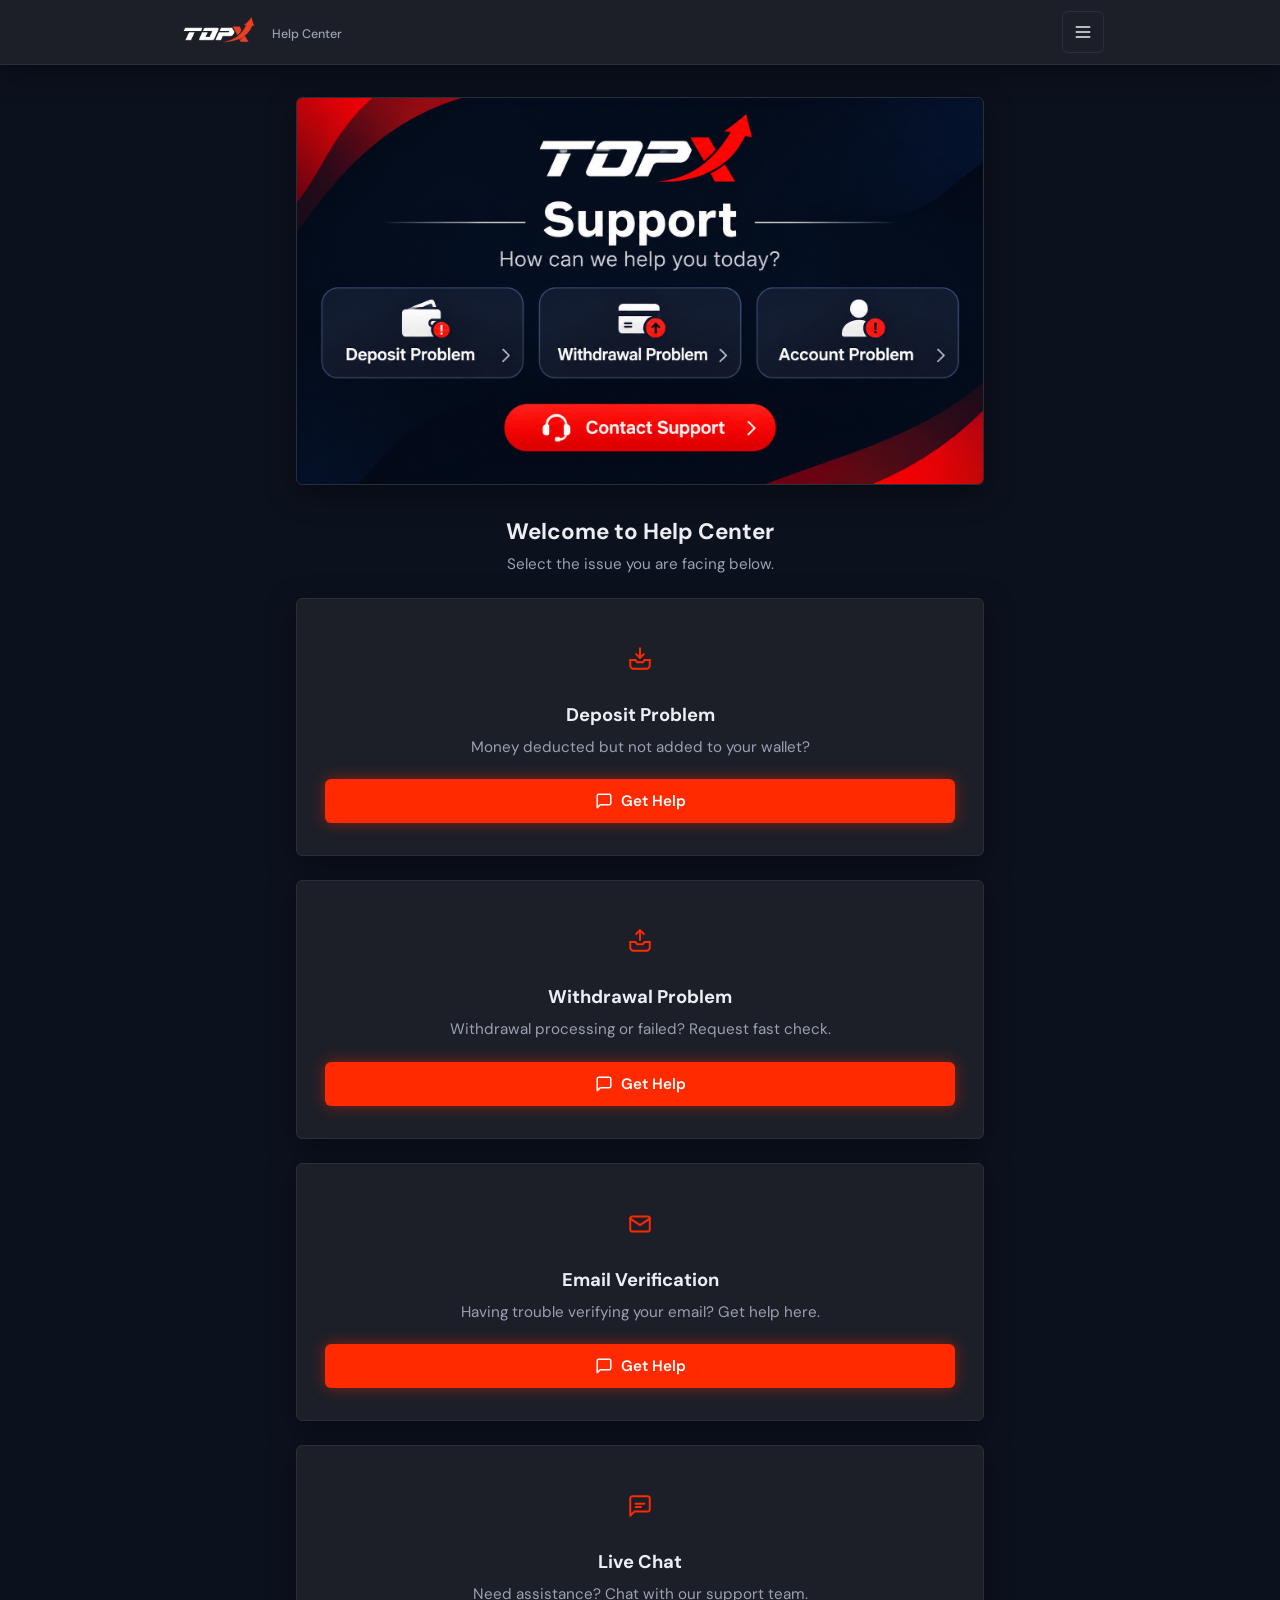
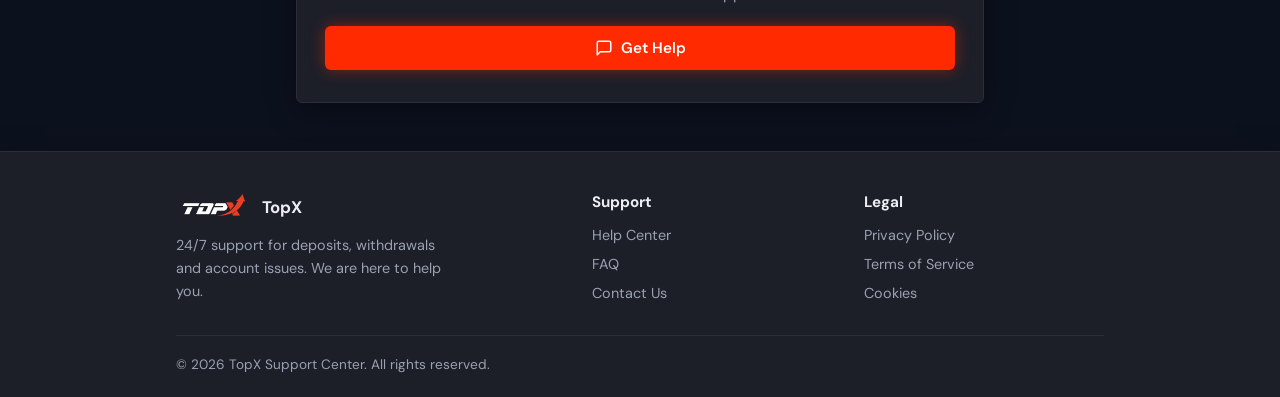
==== commit 5cb6957a: "Default to dark mode and simplify header branding" ====
--- a/index.html
+++ b/index.html
@@ -1,9 +1,10 @@
 <!DOCTYPE html>
-<html lang="en">
+<html lang="en" data-theme="dark">
 <head>
   <meta charset="UTF-8" />
   <meta name="viewport" content="width=device-width, initial-scale=1.0" />
   <title>TopX - Help Center</title>
+  <script>try{document.documentElement.dataset.theme=localStorage.getItem("theme")||"dark"}catch(e){document.documentElement.dataset.theme="dark"}</script>
   <style>
     /* ============================================================
        Design system: simple-ui (light + dark theme tokens)
@@ -300,7 +301,6 @@
         <img class="logo-light" src="logo/logo.png" alt="TopX Logo">
             <img class="logo-dark" src="logo/logo-dark.png" alt="TopX Logo">
         <span>
-          <span class="brand-name">TopX</span><br>
           <span class="brand-sub">Help Center</span>
         </span>
       </a>
@@ -492,7 +492,7 @@
     contactLink.addEventListener("click", (event) => { event.preventDefault(); contactDialog.showModal(); });
     contactDialog.addEventListener("close", () => contactLink.focus());
 
-    // Theme toggle (simple-ui pattern: localStorage + prefers-color-scheme)
+    // Theme toggle: restore saved preference, default to dark
     const root = document.documentElement;
     const toggle = document.getElementById("themeToggle");
 
@@ -503,7 +503,7 @@
 
     let saved = null;
     try { saved = localStorage.getItem("theme"); } catch (e) {}
-    setTheme(saved || (window.matchMedia("(prefers-color-scheme: dark)").matches ? "dark" : "light"));
+    setTheme(saved || "dark");
 
     toggle.addEventListener("click", () => {
       setTheme(root.getAttribute("data-theme") === "dark" ? "light" : "dark");
